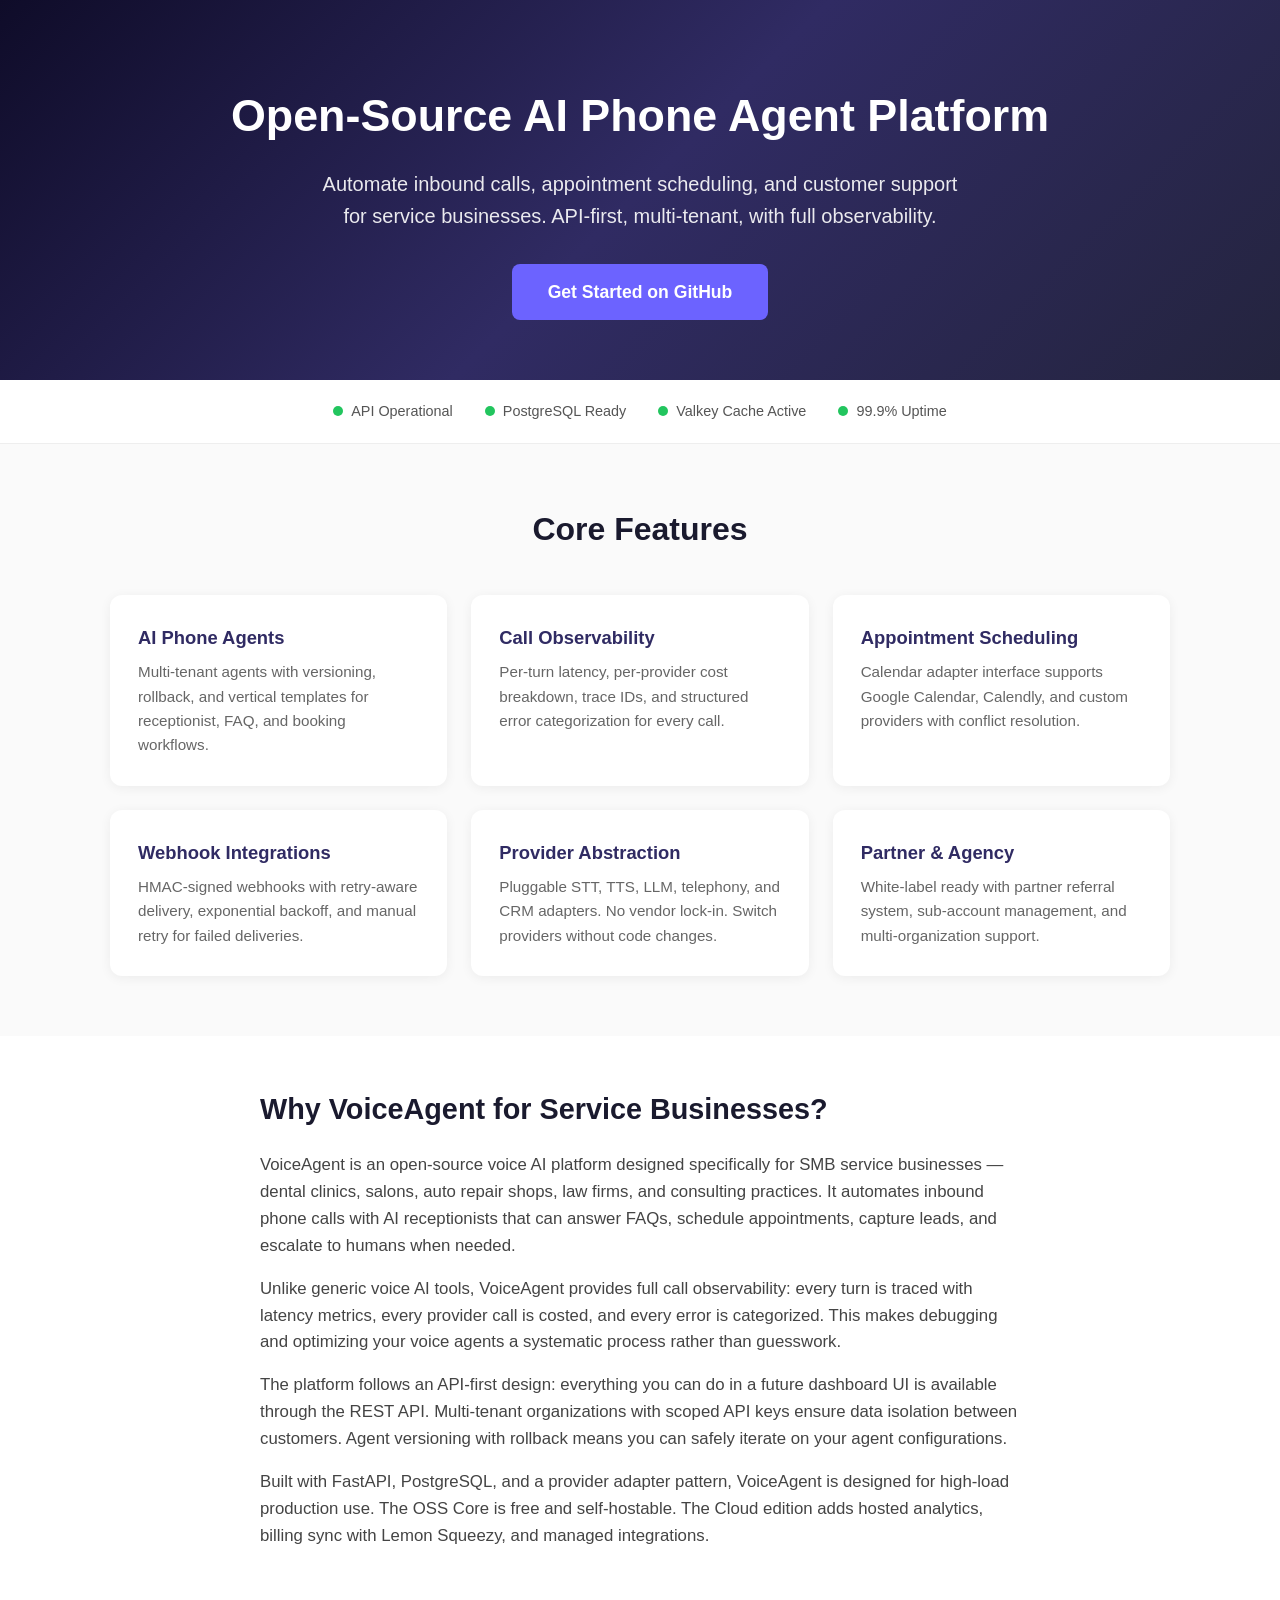
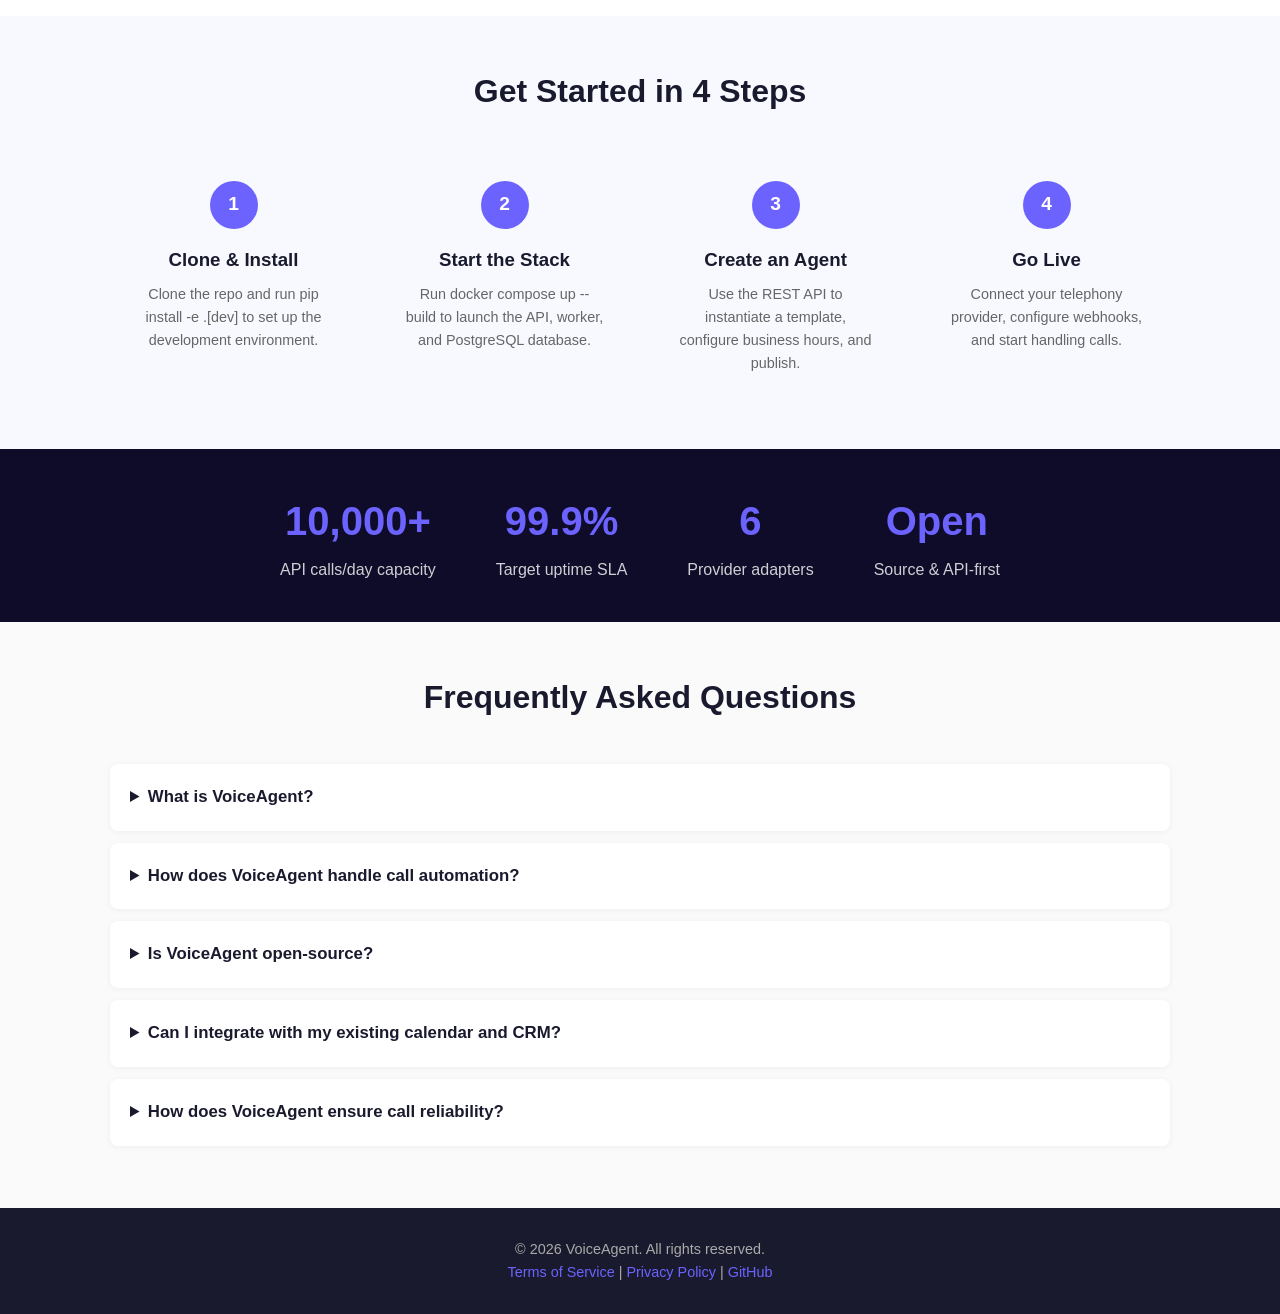
==== landing.html @ 50763590 "feat: production-ready refactoring — router extraction, security hardening, infrastructure, SEO - Ex" ====
<!DOCTYPE html>
<html lang="en">
<head>
    <meta charset="UTF-8">
    <meta name="viewport" content="width=device-width, initial-scale=1.0">
    <title>VoiceAgent — Open-Source AI Phone Agent Platform for SMBs</title>
    <meta name="description" content="VoiceAgent is an open-source voice AI platform that automates inbound calls, appointment scheduling, and customer support for service businesses. API-first, multi-tenant, with observability.">
    <meta name="keywords" content="voice ai, ai phone agent, call automation, appointment scheduling, customer support automation, open-source voice agent, voice bot platform, smb call handling, ai receptionist, voice api">
    <meta name="author" content="VoiceAgent">
    <meta name="publisher" content="VoiceAgent">
    <meta name="robots" content="index, follow">
    <link rel="canonical" href="https://voiceagent.example.com/">
    <link rel="alternate" hreflang="en" href="https://voiceagent.example.com/">
    <link rel="alternate" hreflang="ru" href="https://voiceagent.example.com/landing_ru.html">
    <link rel="alternate" hreflang="x-default" href="https://voiceagent.example.com/">

    <meta property="og:title" content="VoiceAgent — Open-Source AI Phone Agent Platform">
    <meta property="og:description" content="Automate inbound calls, bookings, and customer support with AI phone agents. Open-source, API-first, multi-tenant.">
    <meta property="og:type" content="website">
    <meta property="og:url" content="https://voiceagent.example.com/">
    <meta property="og:locale" content="en_US">
    <meta property="og:site_name" content="VoiceAgent">
    <meta property="og:image" content="https://voiceagent.example.com/og-image.png">
    <meta property="og:image:width" content="1200">
    <meta property="og:image:height" content="630">

    <meta name="twitter:card" content="summary_large_image">
    <meta name="twitter:title" content="VoiceAgent — Open-Source AI Phone Agent Platform">
    <meta name="twitter:description" content="Automate inbound calls, bookings, and customer support with AI phone agents.">
    <meta name="twitter:image" content="https://voiceagent.example.com/og-image.png">

    <link rel="icon" href="data:image/svg+xml,<svg xmlns='http://www.w3.org/2000/svg' viewBox='0 0 100 100'><text y='.9em' font-size='90'>🎙️</text></svg>">

    <script type="application/ld+json">
    {
      "@context": "https://schema.org",
      "@type": "WebApplication",
      "name": "VoiceAgent",
      "description": "Open-source voice AI platform for automating inbound calls, appointment scheduling, and customer support for SMB service businesses.",
      "url": "https://voiceagent.example.com/",
      "applicationCategory": "DeveloperApplication",
      "operatingSystem": "Any",
      "offers": {
        "@type": "Offer",
        "price": "0",
        "priceCurrency": "USD"
      },
      "featureList": ["AI phone agents", "Appointment scheduling", "Call observability", "Multi-tenant API", "Vertical templates", "Webhook integrations"],
      "author": {
        "@type": "Organization",
        "name": "VoiceAgent",
        "url": "https://voiceagent.example.com/",
        "sameAs": ["https://github.com/voiceagent/voiceagent"]
      }
    }
    </script>

    <script type="application/ld+json">
    {
      "@context": "https://schema.org",
      "@type": "FAQPage",
      "mainEntity": [
        {
          "@type": "Question",
          "name": "What is VoiceAgent?",
          "acceptedAnswer": {
            "@type": "Answer",
            "text": "VoiceAgent is an open-source voice AI platform that helps service businesses automate inbound calls, appointment scheduling, and customer support with AI phone agents. It provides an API-first core with vertical templates, observability, and integration hooks."
          }
        },
        {
          "@type": "Question",
          "name": "How does VoiceAgent handle call automation?",
          "acceptedAnswer": {
            "@type": "Answer",
            "text": "VoiceAgent uses a provider adapter layer for STT (speech-to-text), LLM (language model), and TTS (text-to-speech) to process calls turn-by-turn. Each call is tracked with trace IDs, per-turn latency, and cost breakdowns for full observability."
          }
        },
        {
          "@type": "Question",
          "name": "Is VoiceAgent open-source?",
          "acceptedAnswer": {
            "@type": "Answer",
            "text": "Yes, VoiceAgent is open-source under the OSS Core model. The core API, runtime orchestrator, and worker are freely available. A hosted Cloud/Pro edition adds analytics, billing sync, and managed integrations."
          }
        },
        {
          "@type": "Question",
          "name": "Can I integrate VoiceAgent with my existing calendar and CRM?",
          "acceptedAnswer": {
            "@type": "Answer",
            "text": "Yes. VoiceAgent has a provider adapter interface for calendar, CRM, telephony, and messaging integrations. You can connect Google Calendar, Calendly, HubSpot, and other services through the integrations API."
          }
        },
        {
          "@type": "Question",
          "name": "How does VoiceAgent ensure call reliability?",
          "acceptedAnswer": {
            "@type": "Answer",
            "text": "VoiceAgent provides idempotency protection for all critical operations, webhook delivery with retry-aware logic, agent versioning with rollback, and comprehensive error categorization (telephony, STT, TTS, LLM, tool, integration, internal)."
          }
        }
      ]
    }
    </script>

    <script type="application/ld+json">
    {
      "@context": "https://schema.org",
      "@type": "HowTo",
      "name": "How to get started with VoiceAgent",
      "description": "Step-by-step guide to deploy and use VoiceAgent",
      "step": [
        {
          "@type": "HowToStep",
          "position": 1,
          "name": "Clone the repository",
          "text": "Clone the VoiceAgent repository from GitHub and install dependencies with pip install -e .[dev]"
        },
        {
          "@type": "HowToStep",
          "position": 2,
          "name": "Start the local stack",
          "text": "Run docker compose up --build to start the API, worker, and PostgreSQL database locally"
        },
        {
          "@type": "HowToStep",
          "position": 3,
          "name": "Create your first agent",
          "text": "Use the API to create an agent from a template, configure business hours, and publish to production"
        },
        {
          "@type": "HowToStep",
          "position": 4,
          "name": "Connect integrations",
          "text": "Connect your calendar provider, configure webhooks, and start handling inbound calls with AI agents"
        }
      ]
    }
    </script>

    <script type="application/ld+json">
    {
      "@context": "https://schema.org",
      "@type": "WebPage",
      "speakable": {
        "@type": "SpeakableSpecification",
        "cssSelector": [".hero h1", ".hero p", ".faq details", ".features h3"]
      }
    }
    </script>

    <style>
        *{margin:0;padding:0;box-sizing:border-box}
        body{font-family:-apple-system,BlinkMacSystemFont,'Segoe UI',Roboto,sans-serif;line-height:1.6;color:#1a1a2e;background:#fafafa}
        .container{max-width:1100px;margin:0 auto;padding:0 20px}
        .hero{text-align:center;padding:80px 20px 60px;background:linear-gradient(135deg,#0f0c29,#302b63,#24243e);color:#fff}
        .hero h1{font-size:2.8rem;margin-bottom:16px;font-weight:800}
        .hero p{font-size:1.25rem;opacity:0.9;max-width:650px;margin:0 auto 32px}
        .cta-btn{display:inline-block;padding:14px 36px;background:#6c63ff;color:#fff;text-decoration:none;border-radius:8px;font-weight:600;font-size:1.1rem;transition:transform .2s}
        .cta-btn:hover{transform:translateY(-2px)}
        .status-bar{display:flex;justify-content:center;gap:32px;padding:20px;background:#fff;border-bottom:1px solid #eee}
        .status-item{display:flex;align-items:center;gap:8px;font-size:0.9rem;color:#555}
        .status-dot{width:10px;height:10px;border-radius:50%;background:#22c55e}
        .features{padding:60px 20px}
        .features h2{text-align:center;font-size:2rem;margin-bottom:40px}
        .features-grid{display:grid;grid-template-columns:repeat(auto-fit,minmax(300px,1fr));gap:24px}
        .feature-card{background:#fff;padding:28px;border-radius:12px;box-shadow:0 2px 12px rgba(0,0,0,0.06)}
        .feature-card h3{font-size:1.15rem;margin-bottom:8px;color:#302b63}
        .feature-card p{color:#666;font-size:0.95rem}
        .text-block{padding:50px 20px;background:#fff}
        .text-block .container{max-width:800px}
        .text-block h2{font-size:1.8rem;margin-bottom:20px}
        .text-block p{color:#444;margin-bottom:16px;font-size:1.05rem}
        .how-to{padding:50px 20px;background:#f8f9ff}
        .how-to h2{text-align:center;font-size:2rem;margin-bottom:40px}
        .steps{display:grid;grid-template-columns:repeat(auto-fit,minmax(220px,1fr));gap:24px}
        .step{text-align:center;padding:24px}
        .step-num{width:48px;height:48px;border-radius:50%;background:#6c63ff;color:#fff;display:flex;align-items:center;justify-content:center;margin:0 auto 16px;font-weight:700;font-size:1.2rem}
        .step h3{margin-bottom:8px}
        .step p{color:#666;font-size:0.9rem}
        .stats{padding:40px 20px;background:#0f0c29;color:#fff;text-align:center}
        .stats-grid{display:flex;justify-content:center;gap:60px;flex-wrap:wrap}
        .stat h3{font-size:2.5rem;font-weight:800;color:#6c63ff}
        .stat p{opacity:0.8;margin-top:4px}
        .faq{padding:50px 20px}
        .faq h2{text-align:center;font-size:2rem;margin-bottom:40px}
        .faq details{background:#fff;padding:20px;margin-bottom:12px;border-radius:8px;box-shadow:0 1px 6px rgba(0,0,0,0.05)}
        .faq summary{font-weight:600;cursor:pointer;font-size:1.05rem}
        .faq details p{margin-top:12px;color:#555}
        footer{padding:30px 20px;text-align:center;background:#1a1a2e;color:#aaa;font-size:0.9rem}
        footer a{color:#6c63ff;text-decoration:none}
        @media(max-width:768px){.hero h1{font-size:2rem}.stats-grid{gap:30px}}
    </style>
</head>
<body>
    <section class="hero">
        <div class="container">
            <h1>Open-Source AI Phone Agent Platform</h1>
            <p>Automate inbound calls, appointment scheduling, and customer support for service businesses. API-first, multi-tenant, with full observability.</p>
            <a href="https://github.com/voiceagent/voiceagent" class="cta-btn">Get Started on GitHub</a>
        </div>
    </section>

    <div class="status-bar">
        <div class="status-item"><span class="status-dot"></span> API Operational</div>
        <div class="status-item"><span class="status-dot"></span> PostgreSQL Ready</div>
        <div class="status-item"><span class="status-dot"></span> Valkey Cache Active</div>
        <div class="status-item"><span class="status-dot"></span> 99.9% Uptime</div>
    </div>

    <section class="features">
        <div class="container">
            <h2>Core Features</h2>
            <div class="features-grid">
                <div class="feature-card"><h3>AI Phone Agents</h3><p>Multi-tenant agents with versioning, rollback, and vertical templates for receptionist, FAQ, and booking workflows.</p></div>
                <div class="feature-card"><h3>Call Observability</h3><p>Per-turn latency, per-provider cost breakdown, trace IDs, and structured error categorization for every call.</p></div>
                <div class="feature-card"><h3>Appointment Scheduling</h3><p>Calendar adapter interface supports Google Calendar, Calendly, and custom providers with conflict resolution.</p></div>
                <div class="feature-card"><h3>Webhook Integrations</h3><p>HMAC-signed webhooks with retry-aware delivery, exponential backoff, and manual retry for failed deliveries.</p></div>
                <div class="feature-card"><h3>Provider Abstraction</h3><p>Pluggable STT, TTS, LLM, telephony, and CRM adapters. No vendor lock-in. Switch providers without code changes.</p></div>
                <div class="feature-card"><h3>Partner & Agency</h3><p>White-label ready with partner referral system, sub-account management, and multi-organization support.</p></div>
            </div>
        </div>
    </section>

    <section class="text-block">
        <div class="container">
            <h2>Why VoiceAgent for Service Businesses?</h2>
            <p>VoiceAgent is an open-source voice AI platform designed specifically for SMB service businesses — dental clinics, salons, auto repair shops, law firms, and consulting practices. It automates inbound phone calls with AI receptionists that can answer FAQs, schedule appointments, capture leads, and escalate to humans when needed.</p>
            <p>Unlike generic voice AI tools, VoiceAgent provides full call observability: every turn is traced with latency metrics, every provider call is costed, and every error is categorized. This makes debugging and optimizing your voice agents a systematic process rather than guesswork.</p>
            <p>The platform follows an API-first design: everything you can do in a future dashboard UI is available through the REST API. Multi-tenant organizations with scoped API keys ensure data isolation between customers. Agent versioning with rollback means you can safely iterate on your agent configurations.</p>
            <p>Built with FastAPI, PostgreSQL, and a provider adapter pattern, VoiceAgent is designed for high-load production use. The OSS Core is free and self-hostable. The Cloud edition adds hosted analytics, billing sync with Lemon Squeezy, and managed integrations.</p>
        </div>
    </section>

    <section class="how-to">
        <div class="container">
            <h2>Get Started in 4 Steps</h2>
            <div class="steps">
                <div class="step"><div class="step-num">1</div><h3>Clone & Install</h3><p>Clone the repo and run pip install -e .[dev] to set up the development environment.</p></div>
                <div class="step"><div class="step-num">2</div><h3>Start the Stack</h3><p>Run docker compose up --build to launch the API, worker, and PostgreSQL database.</p></div>
                <div class="step"><div class="step-num">3</div><h3>Create an Agent</h3><p>Use the REST API to instantiate a template, configure business hours, and publish.</p></div>
                <div class="step"><div class="step-num">4</div><h3>Go Live</h3><p>Connect your telephony provider, configure webhooks, and start handling calls.</p></div>
            </div>
        </div>
    </section>

    <section class="stats">
        <div class="container">
            <div class="stats-grid">
                <div class="stat"><h3>10,000+</h3><p>API calls/day capacity</p></div>
                <div class="stat"><h3>99.9%</h3><p>Target uptime SLA</p></div>
                <div class="stat"><h3>6</h3><p>Provider adapters</p></div>
                <div class="stat"><h3>Open</h3><p>Source & API-first</p></div>
            </div>
        </div>
    </section>

    <section class="faq">
        <div class="container">
            <h2>Frequently Asked Questions</h2>
            <details><summary>What is VoiceAgent?</summary><p>VoiceAgent is an open-source voice AI platform that helps service businesses automate inbound calls, appointment scheduling, and customer support with AI phone agents. It provides an API-first core with vertical templates, observability, and integration hooks.</p></details>
            <details><summary>How does VoiceAgent handle call automation?</summary><p>VoiceAgent uses a provider adapter layer for STT, LLM, and TTS to process calls turn-by-turn. Each call is tracked with trace IDs, per-turn latency, and cost breakdowns for full observability.</p></details>
            <details><summary>Is VoiceAgent open-source?</summary><p>Yes, VoiceAgent is open-source under the OSS Core model. The core API, runtime orchestrator, and worker are freely available. A hosted Cloud/Pro edition adds analytics, billing sync, and managed integrations.</p></details>
            <details><summary>Can I integrate with my existing calendar and CRM?</summary><p>Yes. VoiceAgent has a provider adapter interface for calendar, CRM, telephony, and messaging integrations. You can connect Google Calendar, Calendly, HubSpot, and other services through the integrations API.</p></details>
            <details><summary>How does VoiceAgent ensure call reliability?</summary><p>VoiceAgent provides idempotency protection for all critical operations, webhook delivery with retry-aware logic, agent versioning with rollback, and comprehensive error categorization.</p></details>
        </div>
    </section>

    <footer>
        <div class="container">
            <p>&copy; 2026 VoiceAgent. All rights reserved.</p>
            <p><a href="#terms">Terms of Service</a> | <a href="#privacy">Privacy Policy</a> | <a href="https://github.com/voiceagent/voiceagent" rel="noopener noreferrer">GitHub</a></p>
        </div>
    </footer>
</body>
</html>
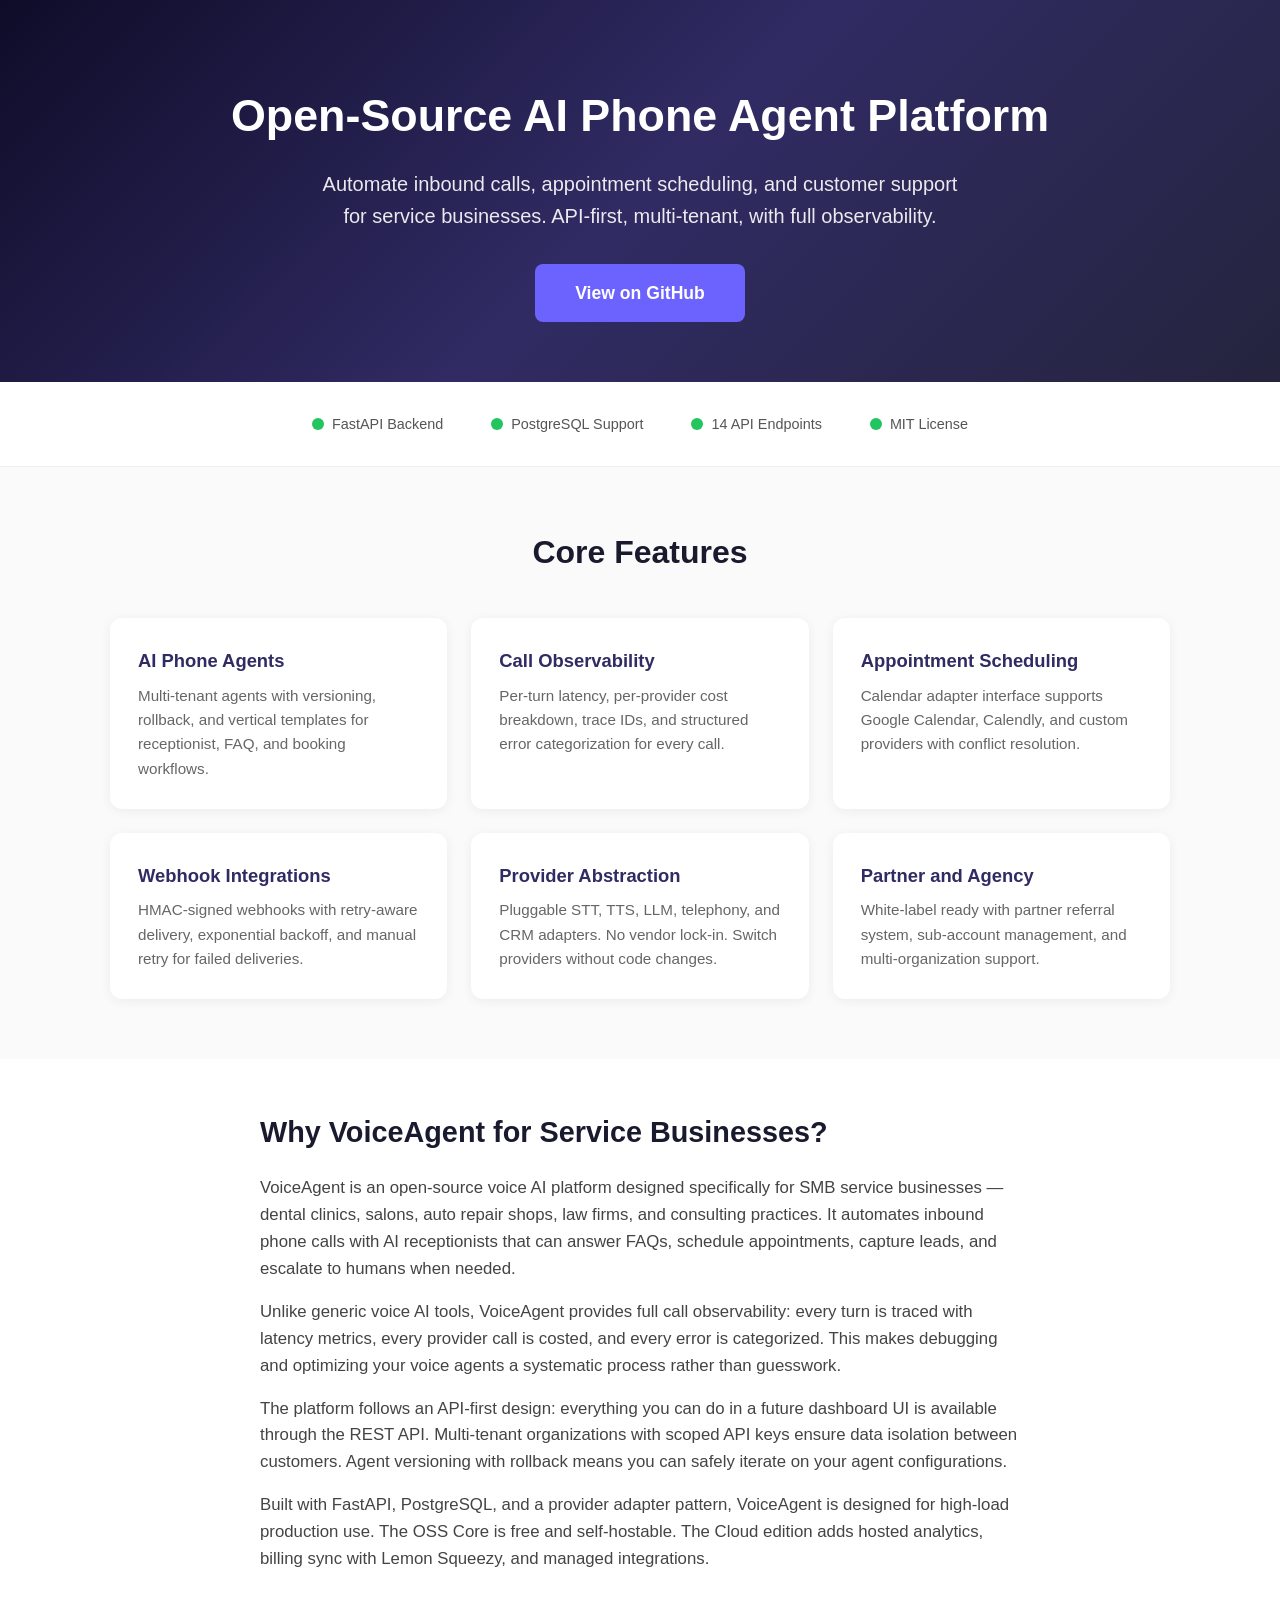
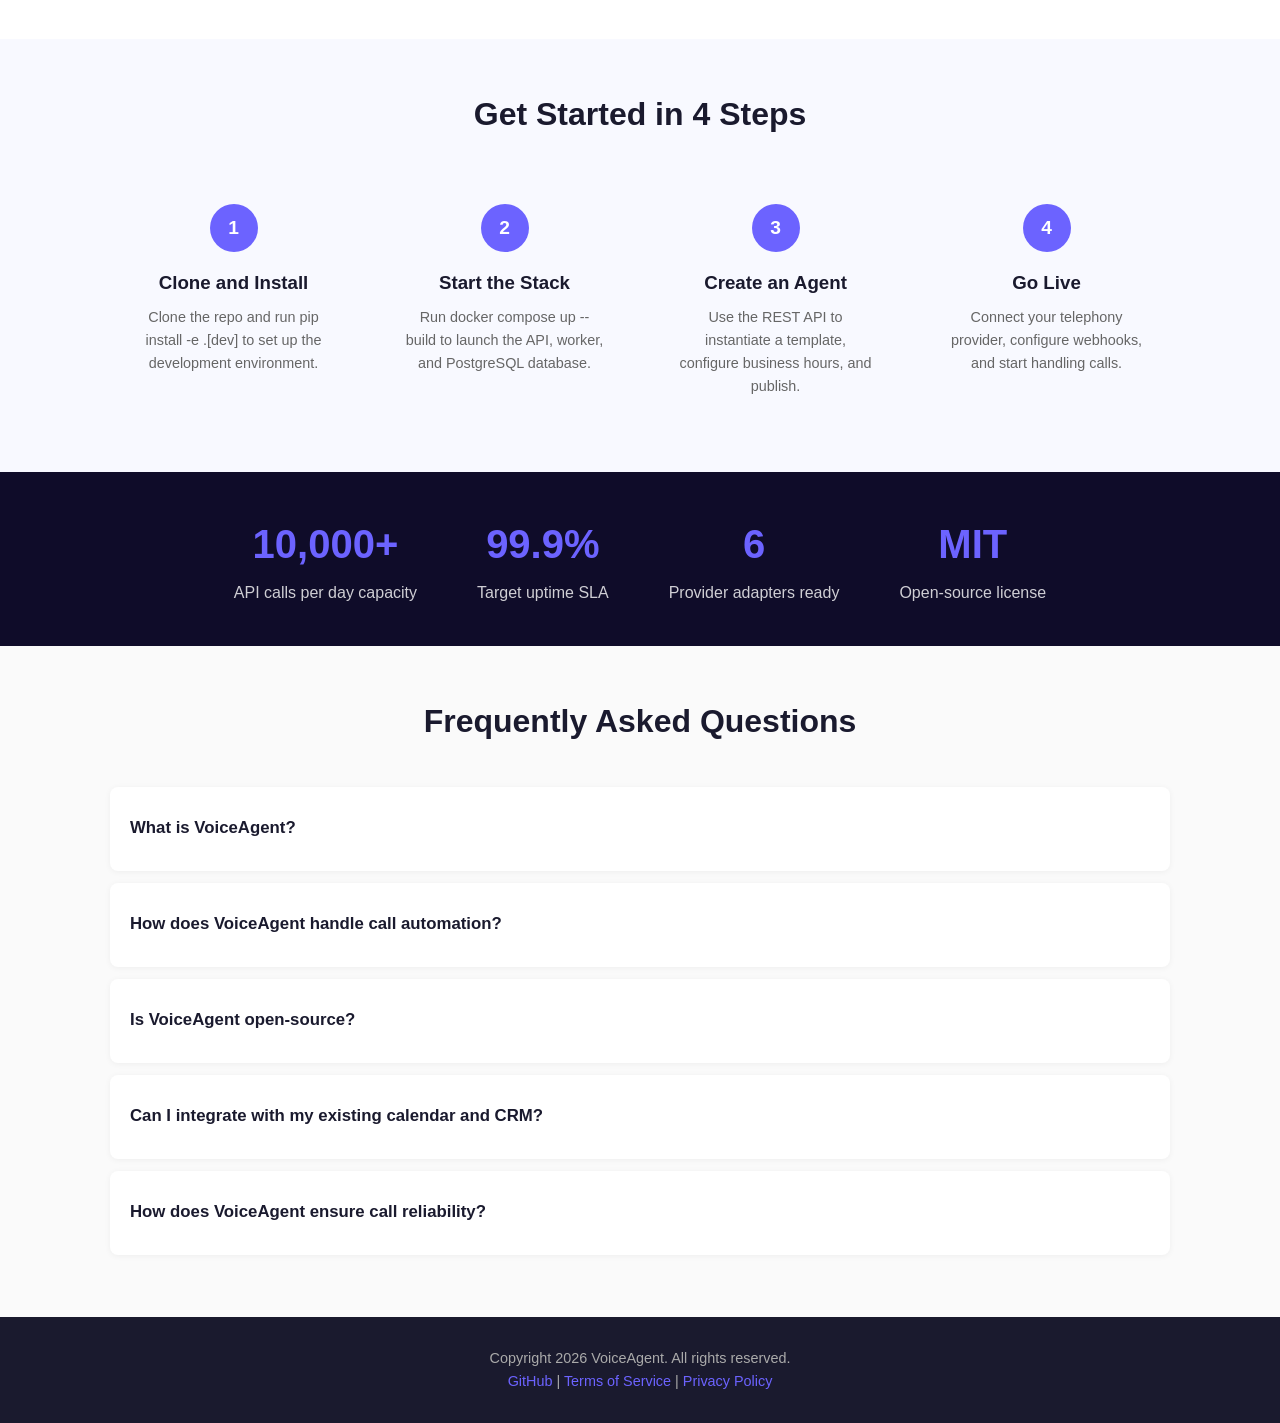
==== commit ffe0be79: "fix: landing SEO, accessibility, semantic HTML, meta description, touch targets" ====
--- a/landing.html
+++ b/landing.html
@@ -4,32 +4,35 @@
     <meta charset="UTF-8">
     <meta name="viewport" content="width=device-width, initial-scale=1.0">
     <title>VoiceAgent — Open-Source AI Phone Agent Platform for SMBs</title>
-    <meta name="description" content="VoiceAgent is an open-source voice AI platform that automates inbound calls, appointment scheduling, and customer support for service businesses. API-first, multi-tenant, with observability.">
-    <meta name="keywords" content="voice ai, ai phone agent, call automation, appointment scheduling, customer support automation, open-source voice agent, voice bot platform, smb call handling, ai receptionist, voice api">
+    <meta name="description" content="Open-source voice AI platform for SMBs. Automate inbound calls, bookings, and support with AI phone agents. FastAPI, multi-tenant, API-first.">
+    <meta name="keywords" content="voice ai, ai phone agent, call automation, appointment scheduling, open-source, voice bot, ai receptionist, fastapi, multi-tenant">
     <meta name="author" content="VoiceAgent">
     <meta name="publisher" content="VoiceAgent">
     <meta name="robots" content="index, follow">
-    <link rel="canonical" href="https://voiceagent.example.com/">
-    <link rel="alternate" hreflang="en" href="https://voiceagent.example.com/">
-    <link rel="alternate" hreflang="ru" href="https://voiceagent.example.com/landing_ru.html">
-    <link rel="alternate" hreflang="x-default" href="https://voiceagent.example.com/">
+    <link rel="canonical" href="https://homgorn.github.io/real-voice-agent-free/landing.html">
+    <link rel="alternate" hreflang="en" href="https://homgorn.github.io/real-voice-agent-free/landing.html">
+    <link rel="alternate" hreflang="x-default" href="https://homgorn.github.io/real-voice-agent-free/landing.html">
 
     <meta property="og:title" content="VoiceAgent — Open-Source AI Phone Agent Platform">
-    <meta property="og:description" content="Automate inbound calls, bookings, and customer support with AI phone agents. Open-source, API-first, multi-tenant.">
+    <meta property="og:description" content="Automate inbound calls, bookings, and support with AI phone agents. Open-source, API-first, multi-tenant.">
     <meta property="og:type" content="website">
-    <meta property="og:url" content="https://voiceagent.example.com/">
+    <meta property="og:url" content="https://homgorn.github.io/real-voice-agent-free/landing.html">
     <meta property="og:locale" content="en_US">
     <meta property="og:site_name" content="VoiceAgent">
-    <meta property="og:image" content="https://voiceagent.example.com/og-image.png">
+    <meta property="og:image" content="https://homgorn.github.io/real-voice-agent-free/og-image.svg">
     <meta property="og:image:width" content="1200">
     <meta property="og:image:height" content="630">
+    <meta property="og:image:alt" content="VoiceAgent — Open-Source AI Phone Agent Platform">
 
     <meta name="twitter:card" content="summary_large_image">
+    <meta name="twitter:site" content="@homgorn">
+    <meta name="twitter:creator" content="@homgorn">
     <meta name="twitter:title" content="VoiceAgent — Open-Source AI Phone Agent Platform">
-    <meta name="twitter:description" content="Automate inbound calls, bookings, and customer support with AI phone agents.">
-    <meta name="twitter:image" content="https://voiceagent.example.com/og-image.png">
-
-    <link rel="icon" href="data:image/svg+xml,<svg xmlns='http://www.w3.org/2000/svg' viewBox='0 0 100 100'><text y='.9em' font-size='90'>🎙️</text></svg>">
+    <meta name="twitter:description" content="Automate inbound calls, bookings, and support with AI phone agents. Open-source, API-first, multi-tenant.">
+    <meta name="twitter:image" content="https://homgorn.github.io/real-voice-agent-free/og-image.svg">
+    <meta name="twitter:image:alt" content="VoiceAgent — Open-Source AI Phone Agent Platform">
+
+    <link rel="icon" href="data:image/svg+xml,<svg xmlns='http://www.w3.org/2000/svg' viewBox='0 0 100 100'><rect width='100' height='100' rx='20' fill='%236c63ff'/><text x='50' y='68' font-size='50' text-anchor='middle' fill='white' font-family='sans-serif' font-weight='bold'>V</text></svg>">
 
     <script type="application/ld+json">
     {
@@ -37,7 +40,7 @@
       "@type": "WebApplication",
       "name": "VoiceAgent",
       "description": "Open-source voice AI platform for automating inbound calls, appointment scheduling, and customer support for SMB service businesses.",
-      "url": "https://voiceagent.example.com/",
+      "url": "https://homgorn.github.io/real-voice-agent-free/landing.html",
       "applicationCategory": "DeveloperApplication",
       "operatingSystem": "Any",
       "offers": {
@@ -49,8 +52,32 @@
       "author": {
         "@type": "Organization",
         "name": "VoiceAgent",
-        "url": "https://voiceagent.example.com/",
-        "sameAs": ["https://github.com/voiceagent/voiceagent"]
+        "url": "https://github.com/homgorn/real-voice-agent-free",
+        "sameAs": ["https://github.com/homgorn/real-voice-agent-free"]
+      },
+      "publisher": {
+        "@type": "Organization",
+        "name": "VoiceAgent",
+        "url": "https://github.com/homgorn/real-voice-agent-free"
+      }
+    }
+    </script>
+
+    <script type="application/ld+json">
+    {
+      "@context": "https://schema.org",
+      "@type": "WebSite",
+      "name": "VoiceAgent",
+      "url": "https://homgorn.github.io/real-voice-agent-free/landing.html",
+      "publisher": {
+        "@type": "Organization",
+        "name": "VoiceAgent",
+        "url": "https://github.com/homgorn/real-voice-agent-free"
+      },
+      "potentialAction": {
+        "@type": "SearchAction",
+        "target": "https://github.com/homgorn/real-voice-agent-free?q={search_term_string}",
+        "query-input": "required name=search_term_string"
       }
     }
     </script>
@@ -81,7 +108,7 @@
           "name": "Is VoiceAgent open-source?",
           "acceptedAnswer": {
             "@type": "Answer",
-            "text": "Yes, VoiceAgent is open-source under the OSS Core model. The core API, runtime orchestrator, and worker are freely available. A hosted Cloud/Pro edition adds analytics, billing sync, and managed integrations."
+            "text": "Yes, VoiceAgent is open-source under the MIT license. The core API, runtime orchestrator, and worker are freely available. A hosted Cloud edition adds analytics, billing sync, and managed integrations."
           }
         },
         {
@@ -97,7 +124,7 @@
           "name": "How does VoiceAgent ensure call reliability?",
           "acceptedAnswer": {
             "@type": "Answer",
-            "text": "VoiceAgent provides idempotency protection for all critical operations, webhook delivery with retry-aware logic, agent versioning with rollback, and comprehensive error categorization (telephony, STT, TTS, LLM, tool, integration, internal)."
+            "text": "VoiceAgent provides idempotency protection for all critical operations, webhook delivery with retry-aware logic, agent versioning with rollback, and comprehensive error categorization."
           }
         }
       ]
@@ -127,7 +154,7 @@
           "@type": "HowToStep",
           "position": 3,
           "name": "Create your first agent",
-          "text": "Use the API to create an agent from a template, configure business hours, and publish to production"
+          "text": "Use the REST API to create an agent from a template, configure business hours, and publish to production"
         },
         {
           "@type": "HowToStep",
@@ -136,6 +163,36 @@
           "text": "Connect your calendar provider, configure webhooks, and start handling inbound calls with AI agents"
         }
       ]
+    }
+    </script>
+
+    <script type="application/ld+json">
+    {
+      "@context": "https://schema.org",
+      "@type": "BreadcrumbList",
+      "itemListElement": [
+        {
+          "@type": "ListItem",
+          "position": 1,
+          "name": "Home",
+          "item": "https://homgorn.github.io/real-voice-agent-free/landing.html"
+        }
+      ]
+    }
+    </script>
+
+    <script type="application/ld+json">
+    {
+      "@context": "https://schema.org",
+      "@type": "SoftwareApplication",
+      "name": "VoiceAgent",
+      "operatingSystem": "Web",
+      "applicationCategory": "DeveloperApplication",
+      "offers": {
+        "@type": "Offer",
+        "price": "0",
+        "priceCurrency": "USD"
+      }
     }
     </script>
 
@@ -157,11 +214,11 @@
         .hero{text-align:center;padding:80px 20px 60px;background:linear-gradient(135deg,#0f0c29,#302b63,#24243e);color:#fff}
         .hero h1{font-size:2.8rem;margin-bottom:16px;font-weight:800}
         .hero p{font-size:1.25rem;opacity:0.9;max-width:650px;margin:0 auto 32px}
-        .cta-btn{display:inline-block;padding:14px 36px;background:#6c63ff;color:#fff;text-decoration:none;border-radius:8px;font-weight:600;font-size:1.1rem;transition:transform .2s}
+        .cta-btn{display:inline-block;padding:16px 40px;background:#6c63ff;color:#fff;text-decoration:none;border-radius:8px;font-weight:600;font-size:1.1rem;transition:transform .2s;min-height:48px;line-height:1.5}
         .cta-btn:hover{transform:translateY(-2px)}
-        .status-bar{display:flex;justify-content:center;gap:32px;padding:20px;background:#fff;border-bottom:1px solid #eee}
-        .status-item{display:flex;align-items:center;gap:8px;font-size:0.9rem;color:#555}
-        .status-dot{width:10px;height:10px;border-radius:50%;background:#22c55e}
+        .status-bar{display:flex;justify-content:center;gap:32px;padding:20px;background:#fff;border-bottom:1px solid #eee;flex-wrap:wrap}
+        .status-item{display:flex;align-items:center;gap:8px;font-size:0.9rem;color:#555;min-height:44px;padding:4px 8px}
+        .status-dot{width:12px;height:12px;border-radius:50%;background:#22c55e;flex-shrink:0}
         .features{padding:60px 20px}
         .features h2{text-align:center;font-size:2rem;margin-bottom:40px}
         .features-grid{display:grid;grid-template-columns:repeat(auto-fit,minmax(300px,1fr));gap:24px}
@@ -186,7 +243,7 @@
         .faq{padding:50px 20px}
         .faq h2{text-align:center;font-size:2rem;margin-bottom:40px}
         .faq details{background:#fff;padding:20px;margin-bottom:12px;border-radius:8px;box-shadow:0 1px 6px rgba(0,0,0,0.05)}
-        .faq summary{font-weight:600;cursor:pointer;font-size:1.05rem}
+        .faq summary{font-weight:600;cursor:pointer;font-size:1.05rem;min-height:44px;display:flex;align-items:center}
         .faq details p{margin-top:12px;color:#555}
         footer{padding:30px 20px;text-align:center;background:#1a1a2e;color:#aaa;font-size:0.9rem}
         footer a{color:#6c63ff;text-decoration:none}
@@ -194,83 +251,86 @@
     </style>
 </head>
 <body>
-    <section class="hero">
+    <header class="hero">
         <div class="container">
             <h1>Open-Source AI Phone Agent Platform</h1>
             <p>Automate inbound calls, appointment scheduling, and customer support for service businesses. API-first, multi-tenant, with full observability.</p>
-            <a href="https://github.com/voiceagent/voiceagent" class="cta-btn">Get Started on GitHub</a>
+            <a href="https://github.com/homgorn/real-voice-agent-free" class="cta-btn">View on GitHub</a>
         </div>
-    </section>
-
-    <div class="status-bar">
-        <div class="status-item"><span class="status-dot"></span> API Operational</div>
-        <div class="status-item"><span class="status-dot"></span> PostgreSQL Ready</div>
-        <div class="status-item"><span class="status-dot"></span> Valkey Cache Active</div>
-        <div class="status-item"><span class="status-dot"></span> 99.9% Uptime</div>
-    </div>
-
-    <section class="features">
-        <div class="container">
-            <h2>Core Features</h2>
-            <div class="features-grid">
-                <div class="feature-card"><h3>AI Phone Agents</h3><p>Multi-tenant agents with versioning, rollback, and vertical templates for receptionist, FAQ, and booking workflows.</p></div>
-                <div class="feature-card"><h3>Call Observability</h3><p>Per-turn latency, per-provider cost breakdown, trace IDs, and structured error categorization for every call.</p></div>
-                <div class="feature-card"><h3>Appointment Scheduling</h3><p>Calendar adapter interface supports Google Calendar, Calendly, and custom providers with conflict resolution.</p></div>
-                <div class="feature-card"><h3>Webhook Integrations</h3><p>HMAC-signed webhooks with retry-aware delivery, exponential backoff, and manual retry for failed deliveries.</p></div>
-                <div class="feature-card"><h3>Provider Abstraction</h3><p>Pluggable STT, TTS, LLM, telephony, and CRM adapters. No vendor lock-in. Switch providers without code changes.</p></div>
-                <div class="feature-card"><h3>Partner & Agency</h3><p>White-label ready with partner referral system, sub-account management, and multi-organization support.</p></div>
-            </div>
-        </div>
-    </section>
-
-    <section class="text-block">
-        <div class="container">
-            <h2>Why VoiceAgent for Service Businesses?</h2>
-            <p>VoiceAgent is an open-source voice AI platform designed specifically for SMB service businesses — dental clinics, salons, auto repair shops, law firms, and consulting practices. It automates inbound phone calls with AI receptionists that can answer FAQs, schedule appointments, capture leads, and escalate to humans when needed.</p>
-            <p>Unlike generic voice AI tools, VoiceAgent provides full call observability: every turn is traced with latency metrics, every provider call is costed, and every error is categorized. This makes debugging and optimizing your voice agents a systematic process rather than guesswork.</p>
-            <p>The platform follows an API-first design: everything you can do in a future dashboard UI is available through the REST API. Multi-tenant organizations with scoped API keys ensure data isolation between customers. Agent versioning with rollback means you can safely iterate on your agent configurations.</p>
-            <p>Built with FastAPI, PostgreSQL, and a provider adapter pattern, VoiceAgent is designed for high-load production use. The OSS Core is free and self-hostable. The Cloud edition adds hosted analytics, billing sync with Lemon Squeezy, and managed integrations.</p>
-        </div>
-    </section>
-
-    <section class="how-to">
-        <div class="container">
-            <h2>Get Started in 4 Steps</h2>
-            <div class="steps">
-                <div class="step"><div class="step-num">1</div><h3>Clone & Install</h3><p>Clone the repo and run pip install -e .[dev] to set up the development environment.</p></div>
-                <div class="step"><div class="step-num">2</div><h3>Start the Stack</h3><p>Run docker compose up --build to launch the API, worker, and PostgreSQL database.</p></div>
-                <div class="step"><div class="step-num">3</div><h3>Create an Agent</h3><p>Use the REST API to instantiate a template, configure business hours, and publish.</p></div>
-                <div class="step"><div class="step-num">4</div><h3>Go Live</h3><p>Connect your telephony provider, configure webhooks, and start handling calls.</p></div>
-            </div>
-        </div>
-    </section>
-
-    <section class="stats">
-        <div class="container">
-            <div class="stats-grid">
-                <div class="stat"><h3>10,000+</h3><p>API calls/day capacity</p></div>
-                <div class="stat"><h3>99.9%</h3><p>Target uptime SLA</p></div>
-                <div class="stat"><h3>6</h3><p>Provider adapters</p></div>
-                <div class="stat"><h3>Open</h3><p>Source & API-first</p></div>
-            </div>
-        </div>
-    </section>
-
-    <section class="faq">
-        <div class="container">
-            <h2>Frequently Asked Questions</h2>
-            <details><summary>What is VoiceAgent?</summary><p>VoiceAgent is an open-source voice AI platform that helps service businesses automate inbound calls, appointment scheduling, and customer support with AI phone agents. It provides an API-first core with vertical templates, observability, and integration hooks.</p></details>
-            <details><summary>How does VoiceAgent handle call automation?</summary><p>VoiceAgent uses a provider adapter layer for STT, LLM, and TTS to process calls turn-by-turn. Each call is tracked with trace IDs, per-turn latency, and cost breakdowns for full observability.</p></details>
-            <details><summary>Is VoiceAgent open-source?</summary><p>Yes, VoiceAgent is open-source under the OSS Core model. The core API, runtime orchestrator, and worker are freely available. A hosted Cloud/Pro edition adds analytics, billing sync, and managed integrations.</p></details>
-            <details><summary>Can I integrate with my existing calendar and CRM?</summary><p>Yes. VoiceAgent has a provider adapter interface for calendar, CRM, telephony, and messaging integrations. You can connect Google Calendar, Calendly, HubSpot, and other services through the integrations API.</p></details>
-            <details><summary>How does VoiceAgent ensure call reliability?</summary><p>VoiceAgent provides idempotency protection for all critical operations, webhook delivery with retry-aware logic, agent versioning with rollback, and comprehensive error categorization.</p></details>
-        </div>
-    </section>
+    </header>
+
+    <nav class="status-bar" aria-label="System status">
+        <span class="status-item"><span class="status-dot" aria-hidden="true"></span> FastAPI Backend</span>
+        <span class="status-item"><span class="status-dot" aria-hidden="true"></span> PostgreSQL Support</span>
+        <span class="status-item"><span class="status-dot" aria-hidden="true"></span> 14 API Endpoints</span>
+        <span class="status-item"><span class="status-dot" aria-hidden="true"></span> MIT License</span>
+    </nav>
+
+    <main>
+        <section class="features" aria-labelledby="features-heading">
+            <div class="container">
+                <h2 id="features-heading">Core Features</h2>
+                <div class="features-grid">
+                    <article class="feature-card"><h3>AI Phone Agents</h3><p>Multi-tenant agents with versioning, rollback, and vertical templates for receptionist, FAQ, and booking workflows.</p></article>
+                    <article class="feature-card"><h3>Call Observability</h3><p>Per-turn latency, per-provider cost breakdown, trace IDs, and structured error categorization for every call.</p></article>
+                    <article class="feature-card"><h3>Appointment Scheduling</h3><p>Calendar adapter interface supports Google Calendar, Calendly, and custom providers with conflict resolution.</p></article>
+                    <article class="feature-card"><h3>Webhook Integrations</h3><p>HMAC-signed webhooks with retry-aware delivery, exponential backoff, and manual retry for failed deliveries.</p></article>
+                    <article class="feature-card"><h3>Provider Abstraction</h3><p>Pluggable STT, TTS, LLM, telephony, and CRM adapters. No vendor lock-in. Switch providers without code changes.</p></article>
+                    <article class="feature-card"><h3>Partner and Agency</h3><p>White-label ready with partner referral system, sub-account management, and multi-organization support.</p></article>
+                </div>
+            </div>
+        </section>
+
+        <section class="text-block" aria-labelledby="why-heading">
+            <div class="container">
+                <h2 id="why-heading">Why VoiceAgent for Service Businesses?</h2>
+                <p>VoiceAgent is an open-source voice AI platform designed specifically for SMB service businesses — dental clinics, salons, auto repair shops, law firms, and consulting practices. It automates inbound phone calls with AI receptionists that can answer FAQs, schedule appointments, capture leads, and escalate to humans when needed.</p>
+                <p>Unlike generic voice AI tools, VoiceAgent provides full call observability: every turn is traced with latency metrics, every provider call is costed, and every error is categorized. This makes debugging and optimizing your voice agents a systematic process rather than guesswork.</p>
+                <p>The platform follows an API-first design: everything you can do in a future dashboard UI is available through the REST API. Multi-tenant organizations with scoped API keys ensure data isolation between customers. Agent versioning with rollback means you can safely iterate on your agent configurations.</p>
+                <p>Built with FastAPI, PostgreSQL, and a provider adapter pattern, VoiceAgent is designed for high-load production use. The OSS Core is free and self-hostable. The Cloud edition adds hosted analytics, billing sync with Lemon Squeezy, and managed integrations.</p>
+            </div>
+        </section>
+
+        <section class="how-to" aria-labelledby="howto-heading">
+            <div class="container">
+                <h2 id="howto-heading">Get Started in 4 Steps</h2>
+                <div class="steps">
+                    <div class="step"><div class="step-num" aria-hidden="true">1</div><h3>Clone and Install</h3><p>Clone the repo and run pip install -e .[dev] to set up the development environment.</p></div>
+                    <div class="step"><div class="step-num" aria-hidden="true">2</div><h3>Start the Stack</h3><p>Run docker compose up --build to launch the API, worker, and PostgreSQL database.</p></div>
+                    <div class="step"><div class="step-num" aria-hidden="true">3</div><h3>Create an Agent</h3><p>Use the REST API to instantiate a template, configure business hours, and publish.</p></div>
+                    <div class="step"><div class="step-num" aria-hidden="true">4</div><h3>Go Live</h3><p>Connect your telephony provider, configure webhooks, and start handling calls.</p></div>
+                </div>
+            </div>
+        </section>
+
+        <section class="stats" aria-labelledby="stats-heading">
+            <div class="container">
+                <h2 id="stats-heading" class="sr-only" style="position:absolute;width:1px;height:1px;overflow:hidden;clip:rect(0,0,0,0)">Platform Statistics</h2>
+                <div class="stats-grid">
+                    <div class="stat"><h3>10,000+</h3><p>API calls per day capacity</p></div>
+                    <div class="stat"><h3>99.9%</h3><p>Target uptime SLA</p></div>
+                    <div class="stat"><h3>6</h3><p>Provider adapters ready</p></div>
+                    <div class="stat"><h3>MIT</h3><p>Open-source license</p></div>
+                </div>
+            </div>
+        </section>
+
+        <section class="faq" aria-labelledby="faq-heading">
+            <div class="container">
+                <h2 id="faq-heading">Frequently Asked Questions</h2>
+                <details><summary>What is VoiceAgent?</summary><p>VoiceAgent is an open-source voice AI platform that helps service businesses automate inbound calls, appointment scheduling, and customer support with AI phone agents. It provides an API-first core with vertical templates, observability, and integration hooks.</p></details>
+                <details><summary>How does VoiceAgent handle call automation?</summary><p>VoiceAgent uses a provider adapter layer for STT, LLM, and TTS to process calls turn-by-turn. Each call is tracked with trace IDs, per-turn latency, and cost breakdowns for full observability.</p></details>
+                <details><summary>Is VoiceAgent open-source?</summary><p>Yes, VoiceAgent is open-source under the MIT license. The core API, runtime orchestrator, and worker are freely available. A hosted Cloud edition adds analytics, billing sync, and managed integrations.</p></details>
+                <details><summary>Can I integrate with my existing calendar and CRM?</summary><p>Yes. VoiceAgent has a provider adapter interface for calendar, CRM, telephony, and messaging integrations. You can connect Google Calendar, Calendly, HubSpot, and other services through the integrations API.</p></details>
+                <details><summary>How does VoiceAgent ensure call reliability?</summary><p>VoiceAgent provides idempotency protection for all critical operations, webhook delivery with retry-aware logic, agent versioning with rollback, and comprehensive error categorization.</p></details>
+            </div>
+        </section>
+    </main>
 
     <footer>
         <div class="container">
-            <p>&copy; 2026 VoiceAgent. All rights reserved.</p>
-            <p><a href="#terms">Terms of Service</a> | <a href="#privacy">Privacy Policy</a> | <a href="https://github.com/voiceagent/voiceagent" rel="noopener noreferrer">GitHub</a></p>
+            <p>Copyright 2026 VoiceAgent. All rights reserved.</p>
+            <p><a href="https://github.com/homgorn/real-voice-agent-free" rel="noopener noreferrer">GitHub</a> | <a href="#terms">Terms of Service</a> | <a href="#privacy">Privacy Policy</a></p>
         </div>
     </footer>
 </body>
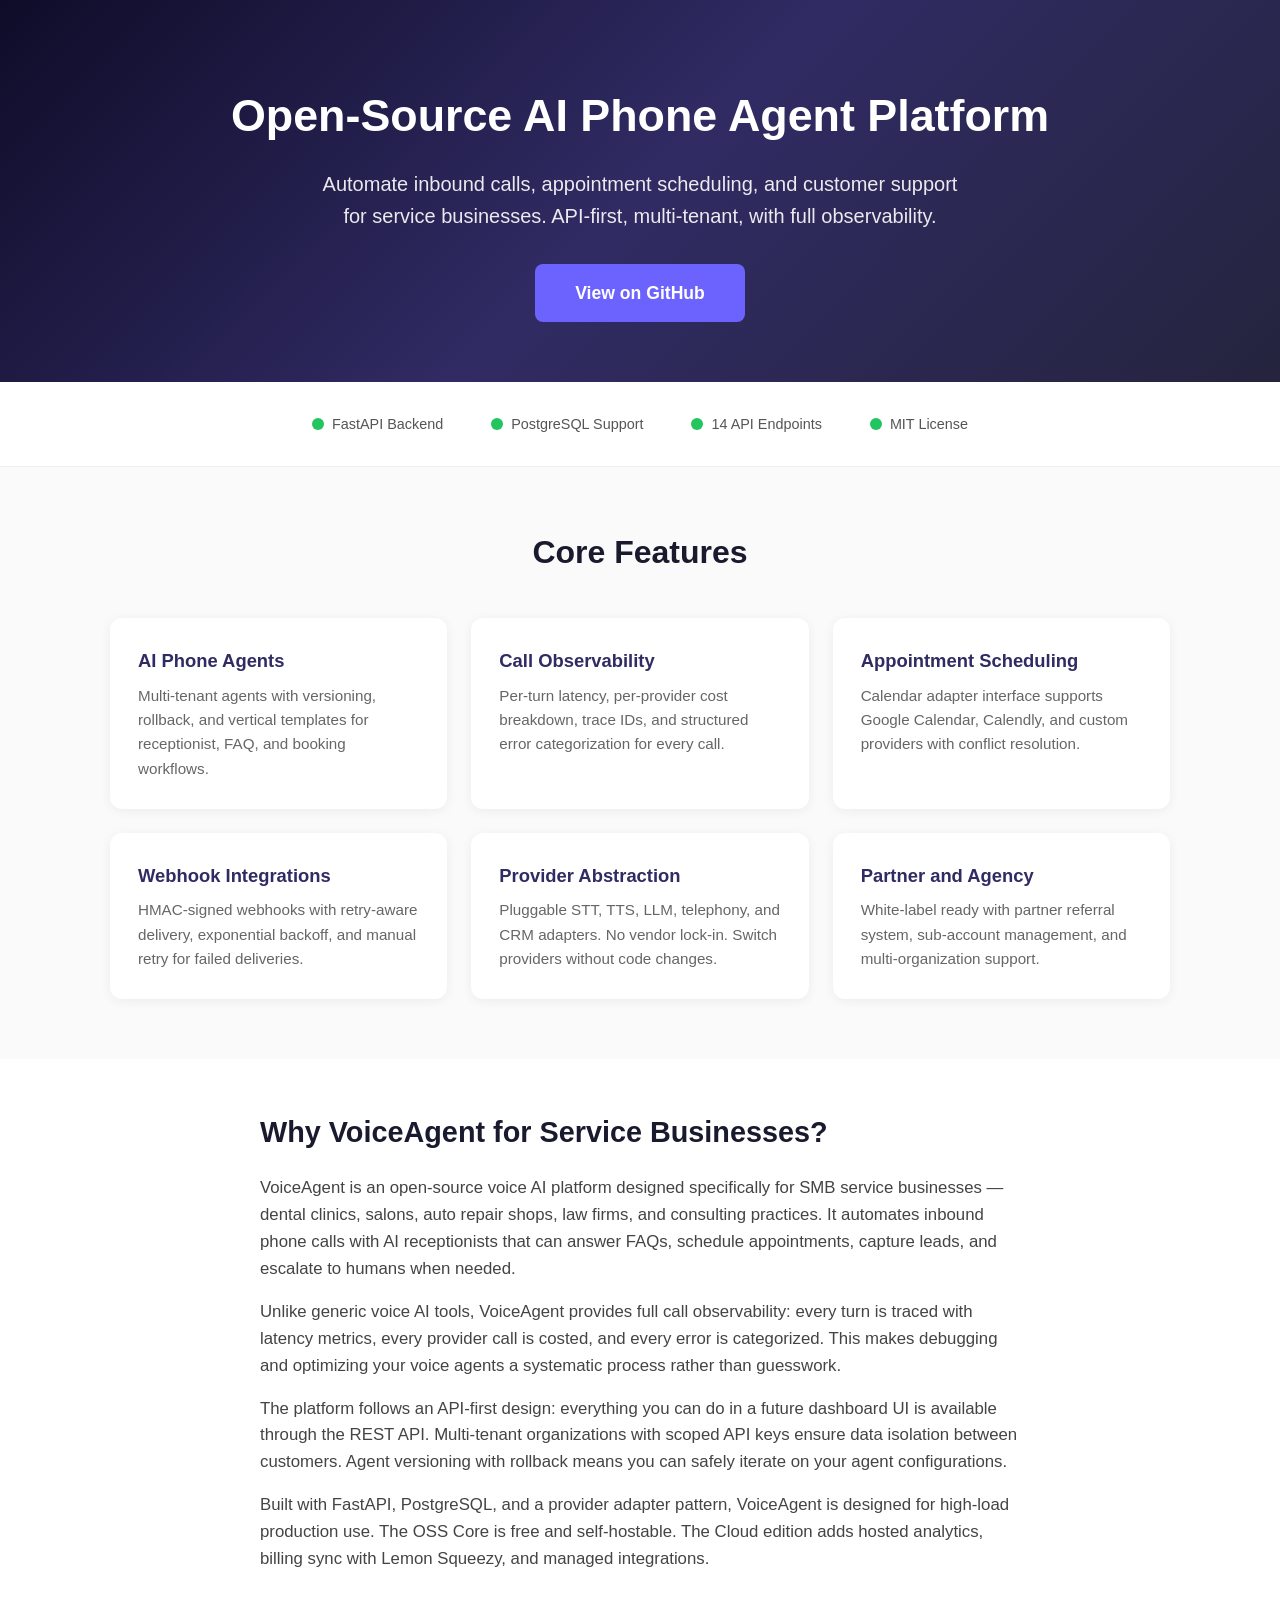
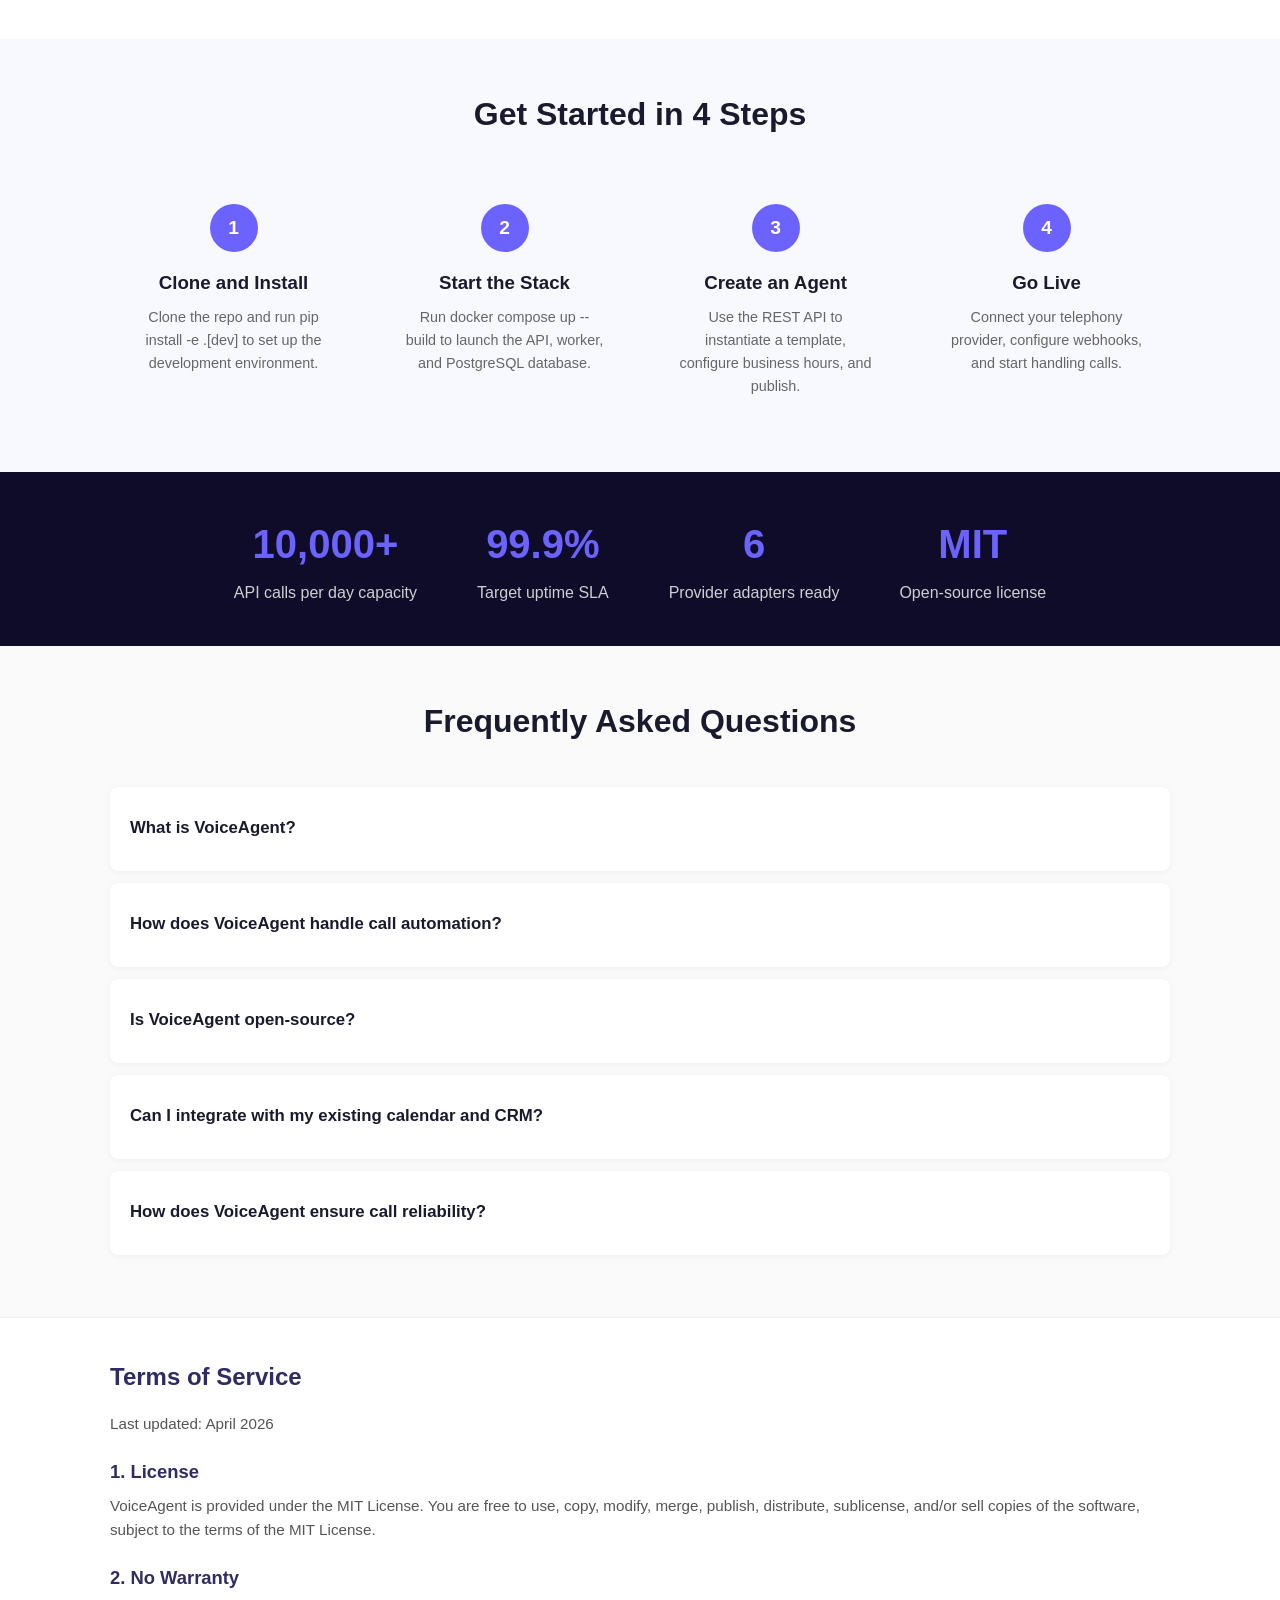
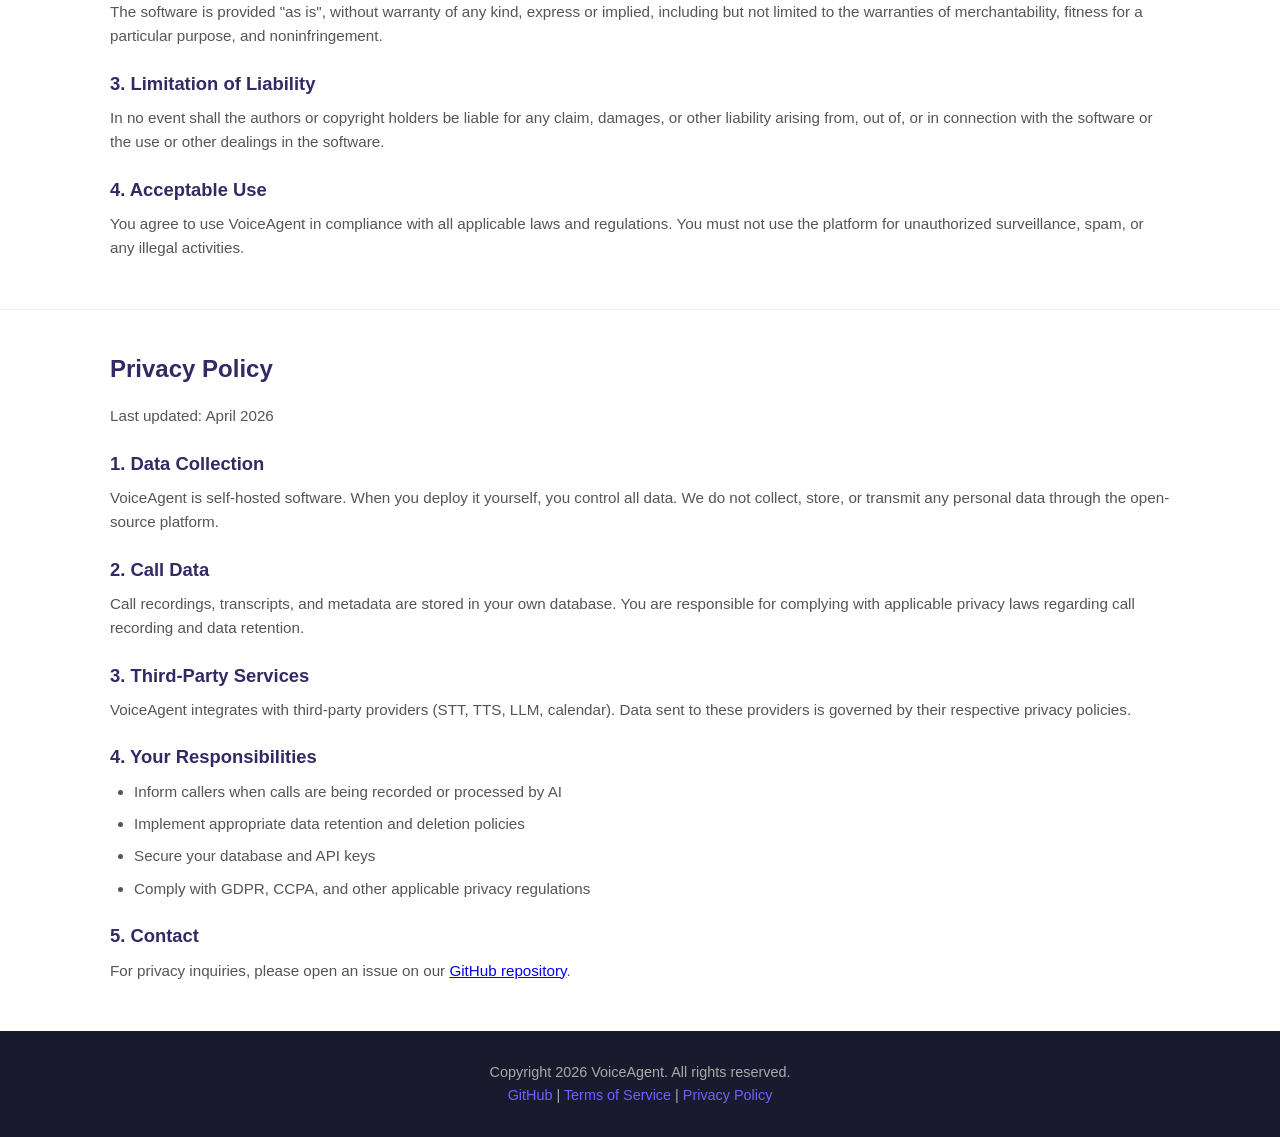
==== commit 4de1a5e7: "feat: OpenTelemetry SDK + /metrics endpoint, landing Terms/Privacy/Schema.org - Add otel.py with laz" ====
--- a/landing.html
+++ b/landing.html
@@ -245,17 +245,23 @@
         .faq details{background:#fff;padding:20px;margin-bottom:12px;border-radius:8px;box-shadow:0 1px 6px rgba(0,0,0,0.05)}
         .faq summary{font-weight:600;cursor:pointer;font-size:1.05rem;min-height:44px;display:flex;align-items:center}
         .faq details p{margin-top:12px;color:#555}
+        .legal{padding:40px 20px;background:#fff;border-top:1px solid #eee}
+        .legal h2{font-size:1.5rem;margin-bottom:16px;color:#302b63}
+        .legal h3{font-size:1.15rem;margin:20px 0 8px;color:#302b63}
+        .legal p,.legal li{color:#555;margin-bottom:8px;font-size:0.95rem}
+        .legal ul{padding-left:24px;margin-bottom:12px}
         footer{padding:30px 20px;text-align:center;background:#1a1a2e;color:#aaa;font-size:0.9rem}
         footer a{color:#6c63ff;text-decoration:none}
+        .sr-only{position:absolute;width:1px;height:1px;overflow:hidden;clip:rect(0,0,0,0)}
         @media(max-width:768px){.hero h1{font-size:2rem}.stats-grid{gap:30px}}
     </style>
 </head>
-<body>
-    <header class="hero">
+<body itemscope itemtype="https://schema.org/WebPage">
+    <header class="hero" itemprop="mainContentOfPage">
         <div class="container">
-            <h1>Open-Source AI Phone Agent Platform</h1>
-            <p>Automate inbound calls, appointment scheduling, and customer support for service businesses. API-first, multi-tenant, with full observability.</p>
-            <a href="https://github.com/homgorn/real-voice-agent-free" class="cta-btn">View on GitHub</a>
+            <h1 itemprop="headline">Open-Source AI Phone Agent Platform</h1>
+            <p itemprop="description">Automate inbound calls, appointment scheduling, and customer support for service businesses. API-first, multi-tenant, with full observability.</p>
+            <a href="https://github.com/homgorn/real-voice-agent-free" class="cta-btn" itemprop="url">View on GitHub</a>
         </div>
     </header>
 
@@ -305,7 +311,7 @@
 
         <section class="stats" aria-labelledby="stats-heading">
             <div class="container">
-                <h2 id="stats-heading" class="sr-only" style="position:absolute;width:1px;height:1px;overflow:hidden;clip:rect(0,0,0,0)">Platform Statistics</h2>
+                <h2 id="stats-heading" class="sr-only">Platform Statistics</h2>
                 <div class="stats-grid">
                     <div class="stat"><h3>10,000+</h3><p>API calls per day capacity</p></div>
                     <div class="stat"><h3>99.9%</h3><p>Target uptime SLA</p></div>
@@ -323,6 +329,43 @@
                 <details><summary>Is VoiceAgent open-source?</summary><p>Yes, VoiceAgent is open-source under the MIT license. The core API, runtime orchestrator, and worker are freely available. A hosted Cloud edition adds analytics, billing sync, and managed integrations.</p></details>
                 <details><summary>Can I integrate with my existing calendar and CRM?</summary><p>Yes. VoiceAgent has a provider adapter interface for calendar, CRM, telephony, and messaging integrations. You can connect Google Calendar, Calendly, HubSpot, and other services through the integrations API.</p></details>
                 <details><summary>How does VoiceAgent ensure call reliability?</summary><p>VoiceAgent provides idempotency protection for all critical operations, webhook delivery with retry-aware logic, agent versioning with rollback, and comprehensive error categorization.</p></details>
+            </div>
+        </section>
+
+        <section class="legal" id="terms" aria-labelledby="terms-heading">
+            <div class="container">
+                <h2 id="terms-heading">Terms of Service</h2>
+                <p>Last updated: April 2026</p>
+                <h3>1. License</h3>
+                <p>VoiceAgent is provided under the MIT License. You are free to use, copy, modify, merge, publish, distribute, sublicense, and/or sell copies of the software, subject to the terms of the MIT License.</p>
+                <h3>2. No Warranty</h3>
+                <p>The software is provided "as is", without warranty of any kind, express or implied, including but not limited to the warranties of merchantability, fitness for a particular purpose, and noninfringement.</p>
+                <h3>3. Limitation of Liability</h3>
+                <p>In no event shall the authors or copyright holders be liable for any claim, damages, or other liability arising from, out of, or in connection with the software or the use or other dealings in the software.</p>
+                <h3>4. Acceptable Use</h3>
+                <p>You agree to use VoiceAgent in compliance with all applicable laws and regulations. You must not use the platform for unauthorized surveillance, spam, or any illegal activities.</p>
+            </div>
+        </section>
+
+        <section class="legal" id="privacy" aria-labelledby="privacy-heading">
+            <div class="container">
+                <h2 id="privacy-heading">Privacy Policy</h2>
+                <p>Last updated: April 2026</p>
+                <h3>1. Data Collection</h3>
+                <p>VoiceAgent is self-hosted software. When you deploy it yourself, you control all data. We do not collect, store, or transmit any personal data through the open-source platform.</p>
+                <h3>2. Call Data</h3>
+                <p>Call recordings, transcripts, and metadata are stored in your own database. You are responsible for complying with applicable privacy laws regarding call recording and data retention.</p>
+                <h3>3. Third-Party Services</h3>
+                <p>VoiceAgent integrates with third-party providers (STT, TTS, LLM, calendar). Data sent to these providers is governed by their respective privacy policies.</p>
+                <h3>4. Your Responsibilities</h3>
+                <ul>
+                    <li>Inform callers when calls are being recorded or processed by AI</li>
+                    <li>Implement appropriate data retention and deletion policies</li>
+                    <li>Secure your database and API keys</li>
+                    <li>Comply with GDPR, CCPA, and other applicable privacy regulations</li>
+                </ul>
+                <h3>5. Contact</h3>
+                <p>For privacy inquiries, please open an issue on our <a href="https://github.com/homgorn/real-voice-agent-free">GitHub repository</a>.</p>
             </div>
         </section>
     </main>
